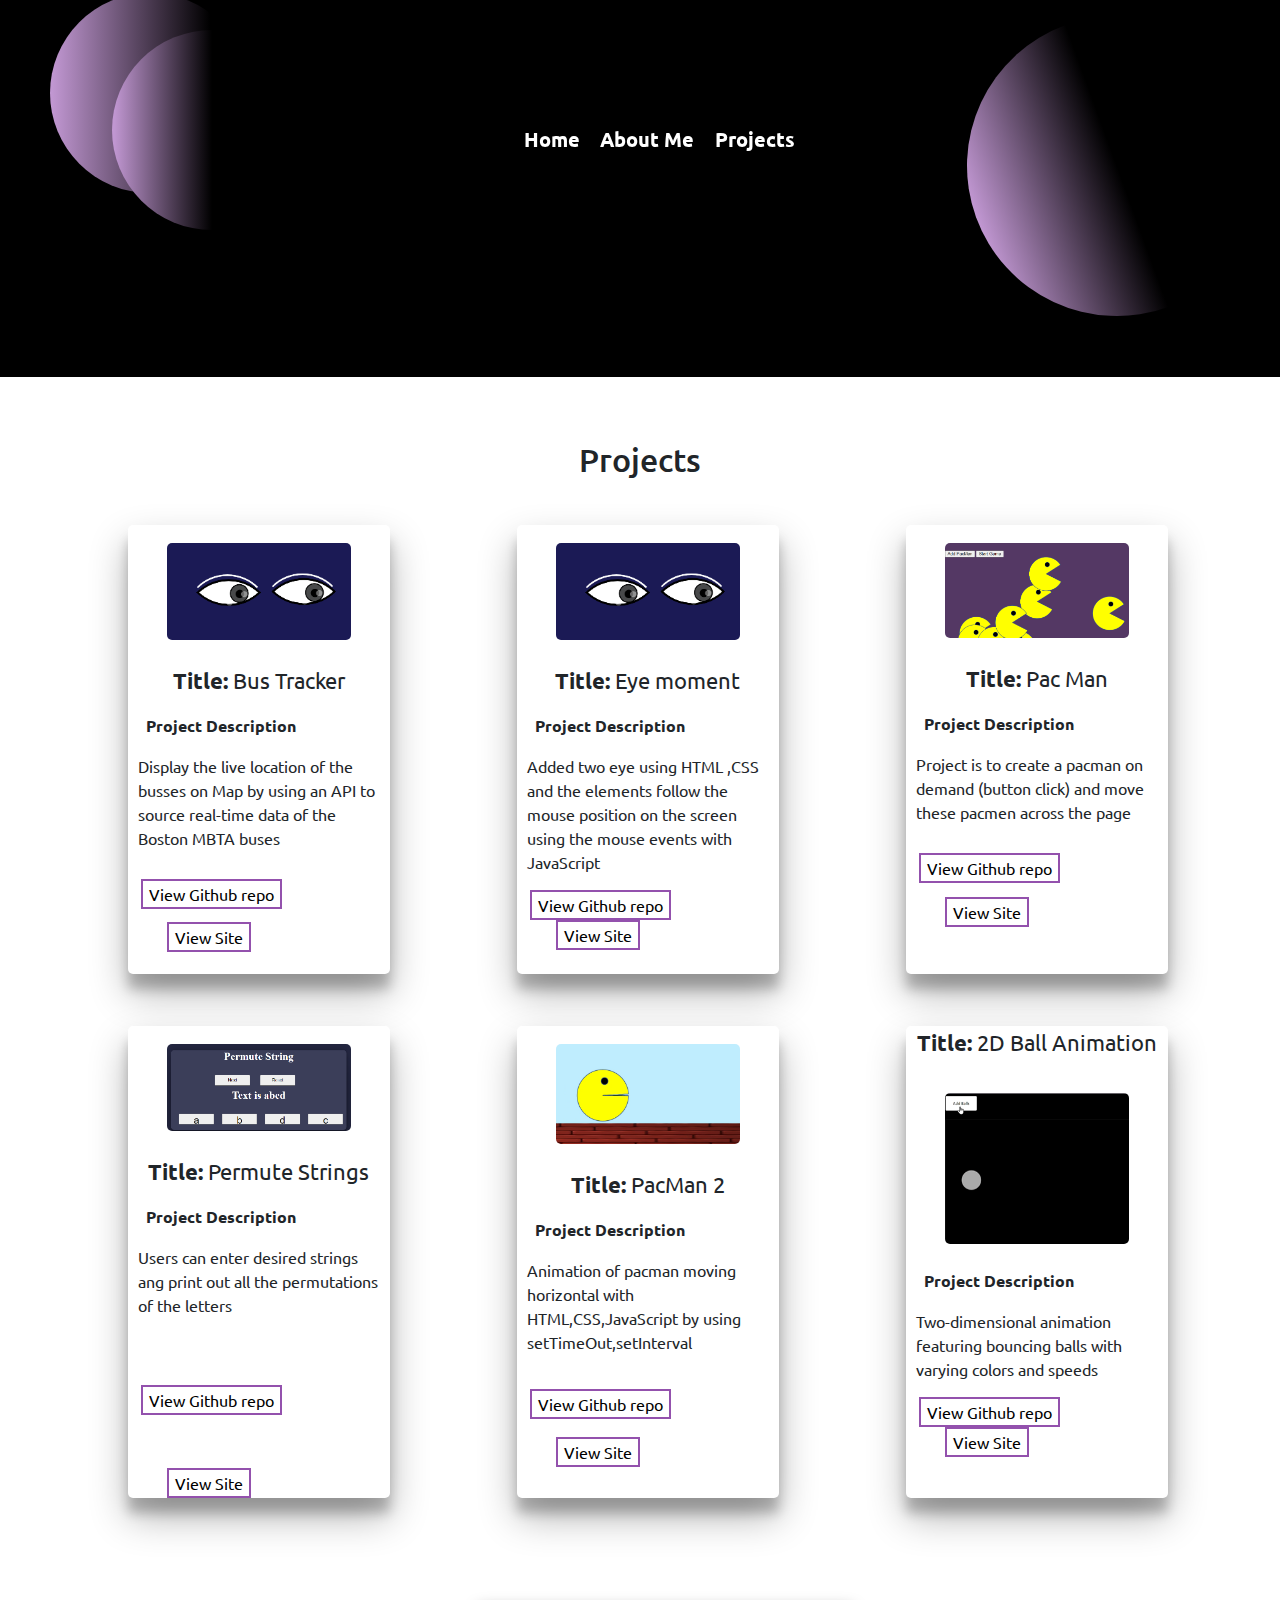
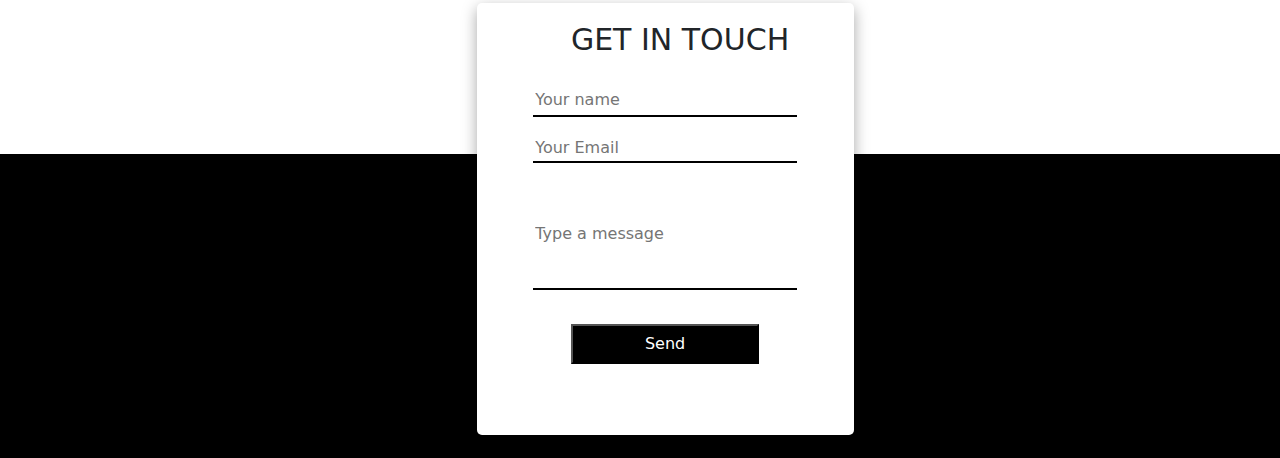
==== projects.html @ 18c401b3 "changes" ====
<!DOCTYPE html>
<html lang="en">
  <head>
    <meta charset="UTF-8" />
    <meta name="viewport" content="width=device-width, initial-scale=1.0" />
    <title>Document</title>
    <link
      href="https://cdn.jsdelivr.net/npm/bootstrap@5.3.3/dist/css/bootstrap.min.css"
      rel="stylesheet"
    />
    <link
      rel="stylesheet"
      href="https://cdnjs.cloudflare.com/ajax/libs/font-awesome/4.7.0/css/font-awesome.min.css"
    />
    <link rel="preconnect" href="https://fonts.googleapis.com" />
    <link rel="preconnect" href="https://fonts.gstatic.com" crossorigin />
    <link
      href="https://fonts.googleapis.com/css2?family=Afacad:wght@700&family=Ubuntu:ital,wght@0,300;0,400;0,500;0,700;1,300;1,400;1,500;1,700&display=swap"
      rel="stylesheet"
    />
    <script src="https://cdn.jsdelivr.net/npm/bootstrap@5.3.3/dist/js/bootstrap.bundle.min.js"></script>
    <link rel="stylesheet" href="project.css" />
  </head>
  <body>
    <div class="container-fluid home" onclick="close()">
      <div class="circle"></div>
      <div class="top-circle"></div>
      <button onclick="navBar()">
        <span></span>
        <span></span>
        <span></span>
      </button>
      <div class="moon"></div>
      <div class="navBar" id="navBar">
        <ul>
          <li><a href="../index.html">Home</a></li>
          <li><a href="../about/about.html">About Me</a></li>

          <li><a href="index.html">Projects</a></li>
        </ul>
      </div>
      <br />
    </div>
    <h2>Projects</h2>

    <div class="projects-div" onclick="close()">
      <div class="project project1">
        <img src="./images/eye.png" /><br /><br />
        <p class="header-text"><b>Title:</b> Bus Tracker</p>
        <p class="header"><b>Project Description</b></p>
        <p class="text">
          Display the live location of the busses on Map by using an API to
          source real-time data of the Boston MBTA buses
        </p>
        <button class="github-btn">View Github repo</button>
        <button class="site-btn">View Site</button>
      </div>
      <div class="project project2">
        <img src="./images/eye.png" /><br /><br />
        <p class="header-text"><b>Title:</b> Eye moment</p>
        <p class="header"><b>Project Description</b></p>
        <p class="text">
          Added two eye using HTML ,CSS and the elements follow the mouse
          position on the screen using the mouse events with JavaScript
        </p>
        <a href="https://github.com/anushkaDev9/eye-animation"
          ><button class="github-btn">View Github repo</button></a
        >
        <a href="https://anushkadev9.github.io/eye-animation/"
          ><button class="site-btn">View Site</button></a
        ><br /><br />
      </div>
      <div class="project project3">
        <img src="./images/pacman1.png" /><br /><br />
        <p class="header-text"><b>Title:</b> Pac Man</p>
        <p class="header"><b>Project Description</b></p>
        <p class="text">
          Project is to create a pacman on demand (button click) and move these
          pacmen across the page
        </p>
        <a href="https://github.com/anushkaDev9/eye-animation"
          ><button class="github-btn">View Github repo</button></a
        >
        <button class="site-btn">View Site</button>
      </div>
      <div class="project project4">
        <img src="./images/permute.png" /><br /><br />
        <p class="header-text"><b>Title:</b> Permute Strings</p>
        <p class="header"><b>Project Description</b></p>
        <p class="text">
          Users can enter desired strings ang print out all the permutations of
          the letters
        </p>
        <a href="https://github.com/anushkaDev9/PermuteString"
          ><button class="github-btn">View Github repo</button></a
        >
        <a href="https://anushkadev9.github.io/PermuteString/"
          ><button class="site-btn">View Site</button></a
        >
      </div>
      <div class="project project5">
        <img src="./images/pacman2.png" /><br /><br />
        <p class="header-text"><b>Title:</b> PacMan 2</p>
        <p class="header"><b>Project Description</b></p>
        <p class="text">
          Animation of pacman moving horizontal with HTML,CSS,JavaScript by
          using setTimeOut,setInterval
        </p>
        <a href="https://github.com/anushkaDev9/PacMan-Game-"
          ><button class="github-btn">View Github repo</button></a
        >
        <a href="https://anushkadev9.github.io/PacMan-Game-/"
          ><button class="site-btn">View Site</button></a
        >
      </div>
      <div class="project project6">
        <p class="header-text"><b>Title:</b> 2D Ball Animation</p>
        <img src="./images/ball.png" /><br /><br />
        <p class="header"><b>Project Description</b></p>
        <p class="text">
          Two-dimensional animation featuring bouncing balls with varying colors
          and speeds
        </p>
        <a href="https://github.com/anushkaDev9/2D-Animation-"
          ><button class="github-btn">View Github repo</button></a
        >
        <a href="https://anushkadev9.github.io/2D-Animation-/"
          ><button class="site-btn">View Site</button></a
        ><br /><br />
      </div>
    </div>
    <div class="container-fluid contact">
      <div class="contact-div">
        <h3>GET IN TOUCH</h3>
        <form>
          <input
            type="'text"
            placeholder="Your name"
            class="input-name"
          /><br />
          <input
            type="'text"
            placeholder="Your Email"
            class="input-email"
          /><br />
          <input
            type="'text"
            placeholder="Type a message"
            class="input-message"
          /><br />
          <input type="submit" value="Send" class="btn-send" />
        </form>
      </div>
    </div>
    <script src="index.js"></script>
  </body>
</html>
---- project.css ----
.home {
  background-color: black;
  height: 24rem;
  font-family: "Ubuntu", sans-serif;
  margin-top: -3.5%;
}

.circle {
  background-image: linear-gradient(to right, #c197d2 1%, black 80%);
  width: 200px;
  height: 200px;
  border-radius: 200px;
  margin-top: 3%;
  margin-left: 3%;
}
.top-circle {
  background-image: linear-gradient(to right, #c197d2 1%, black 50%);
  width: 200px;
  height: 200px;
  border-radius: 200px;
  margin-top: -13%;
  z-index: 3;
  margin-left: 8%;
}
.moon {
  background-image: linear-gradient(to right, #c197d2 0.2%, black 50%);
  width: 300px;
  height: 300px;
  border-radius: 300px;
  margin-left: 76%;
  margin-top: -17%;

  transform: rotate(-20deg);
}

.navBar {
  display: block;
  margin-top: -15%;
  position: fixed;
  width: 30%;
  border-radius: 15px;
  height: 2rem;
  margin-left: 35%;
  color: white;
  font-size: 20px;
  font-weight: bold;
  cursor: pointer;
}
.navBar ul {
  list-style-type: none;
  margin-left: 3%;
}
.navBar ul li {
  float: left;
  padding-left: 6%;
}
.navBar ul li a {
  color: white;
  text-decoration: none;
}
.navBar-scroll {
  position: fixed;
  background: rgb(74, 74, 74);
  box-shadow: 0 8px 32px 0 rgba(31, 38, 135, 0.37);
  backdrop-filter: blur(18px);
  backdrop-filter: blur(18px);
  border: 1px solid rgba(255, 255, 255, 0.18);
  border-radius: 1rem;
  z-index: 10;
  color: whitesmoke;
}
.projects-div {
  gap: 15px;
  width: 90%;
  margin-left: 10%;
  font-family: "Ubuntu", sans-serif;
  display: grid;
  grid-template-columns: 1fr 1fr 1fr;
}
h2 {
  font-family: "Ubuntu", sans-serif;
  text-align: center;
  margin-top: 5%;
}
.project {
  width: 70%;
  background-color: white;
  box-shadow: rgba(0, 0, 0, 0.3) 0px 19px 38px,
    rgba(0, 0, 0, 0.22) 0px 15px 12px;
  margin-top: 10%;
  border-radius: 5px;
}
.project img {
  width: 70%;
  margin-left: 15%;
  margin-top: 7%;
  border-radius: 5px;
}
.project .header-text {
  text-align: center;
  font-size: 22px;
}
.project .header {
  padding-left: 7%;
}
.project .text {
  padding-left: 4%;
  padding-right: 2%;
}
button {
  background-color: white;

  border: 2px solid #9351ad;
}
button:hover {
  background-color: #9351ad;
  color: white;
}
button:nth-child(2) {
  margin-left: 10%;
}
.github-btn {
  margin-left: 5%;
}
.site-btn {
  margin-left: 15%;
}
.project1 button {
  margin-top: 5%;
}
.project3 button {
  margin-top: 5%;
}
.project4 button {
  margin-top: 20%;
}
.project5 button {
  margin-top: 7%;
}
.contact {
  background-color: black;
  height: 19rem;
  position: absolute;
  margin-top: 20%;
}
.contact-div {
  background-color: white;
  width: 30%;
  margin-top: -12%;
  height: 27rem;
  margin-left: 37%;
  border-radius: 5px;
  box-shadow: rgba(0, 0, 0, 0.35) 0px 5px 15px;
}
.contact-div h3 {
  padding-top: 5%;
  font-size: 30px;
  padding-left: 25%;
}
.input-name,
.input-email,
.input-message {
  width: 70%;
  border-bottom: 2px solid black;
  border-top: none;
  border-left: none;
  border-right: none;
  margin-left: 15%;
}
.input-name {
  margin-top: 5%;
  height: 2rem;
}
.input-email {
  margin-top: 5%;
}
.input-message {
  height: 7rem;
  margin-top: 4%;
}
.btn-send {
  margin: 9%;
  width: 50%;
  margin-left: 25%;
  background-color: black;
  height: 2.5rem;
  color: white;
}
.home button {
  display: none;
}
@media (max-width: 560px) {
  .home {
    margin-left: -2%;
    width: 101.7%;
  }
  .moon {
    display: none;
  }

  .projects-div {
    display: flex;
    flex-direction: column;
  }
  .project {
    margin-left: 9%;
  }
  .project button {
    margin-left: 5%;
    margin-bottom: 4%;
  }
  .contact {
    margin-top: 70%;
  }
  .contact-div {
    margin-top: -55%;
    width: 75%;
    margin-left: 13%;
  }
  .circle {
    width: 150px;
    height: 150px;
    border-radius: 150px;
    margin-left: 15%;
  }
  .top-circle {
    width: 150px;
    height: 150px;
    border-radius: 150px;
    margin-top: -36%;
    margin-left: 30%;
  }
  .home button {
    width: 3rem;
    height: 3rem;
    background: transparent;
    border: none;
    display: flex;
    flex-direction: column;
    justify-content: space-around;
    margin-right: 2rem;
    cursor: pointer;
    margin-top: -30%;
  }
  .home button span {
    display: block;
    width: 3rem;
    height: 2.5px;
    background: white;
  }
  .sideDrawer {
    position: fixed;
    left: 0;
    top: 0;
    z-index: 100;
    height: 100vh;
    width: 80%;
    background: white;
    box-shadow: 0 2px 8px rgba(0, 0, 0, 0.26);
    padding-top: 10%;
  }
  .navBar {
    display: none;
  }
  .navBar ul {
    margin-top: 155%;
    list-style-type: none;
    margin-left: -90%;
  }
  .navBar ul li {
    float: none;
    padding-top: 15%;
  }
  .navBar ul li a {
    color: black;
    text-decoration: none;
    font-size: 40px;
  }
}
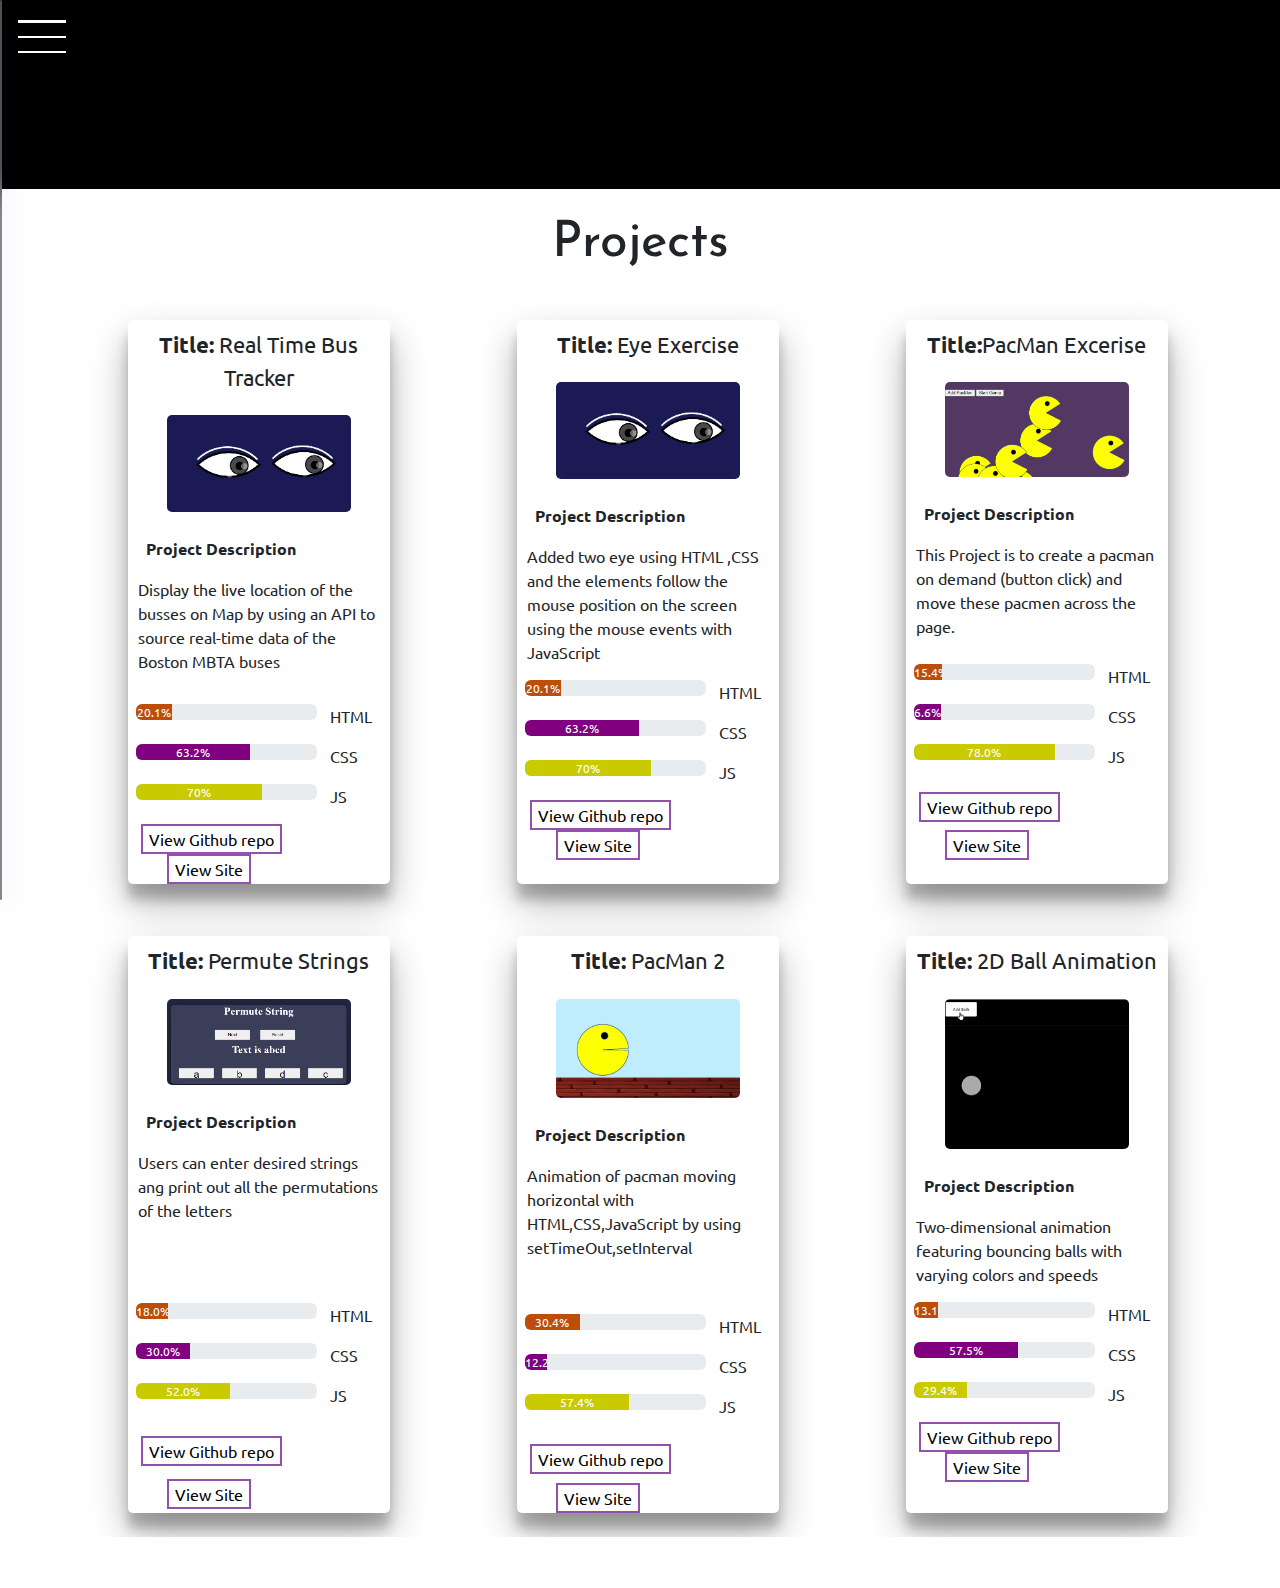
==== commit b78c1537: "ADDDED" ====
--- a/projects.html
+++ b/projects.html
@@ -4,6 +4,9 @@
     <meta charset="UTF-8" />
     <meta name="viewport" content="width=device-width, initial-scale=1.0" />
     <title>Document</title>
+    <link rel="preconnect" href="https://fonts.googleapis.com">
+<link rel="preconnect" href="https://fonts.gstatic.com" crossorigin>
+<link href="https://fonts.googleapis.com/css2?family=Josefin+Sans:ital,wght@0,100..700;1,100..700&display=swap" rel="stylesheet">
     <link
       href="https://cdn.jsdelivr.net/npm/bootstrap@5.3.3/dist/css/bootstrap.min.css"
       rel="stylesheet"
@@ -23,74 +26,191 @@
   </head>
   <body>
     <div class="container-fluid home" onclick="close()">
-      <div class="circle"></div>
-      <div class="top-circle"></div>
       <button onclick="navBar()">
         <span></span>
         <span></span>
         <span></span>
       </button>
-      <div class="moon"></div>
+
       <div class="navBar" id="navBar">
+        <h2 onclick="closeBar()">X</h2>
         <ul>
-          <li><a href="../index.html">Home</a></li>
-          <li><a href="../about/about.html">About Me</a></li>
-
-          <li><a href="index.html">Projects</a></li>
+          <li><a href="index.html">Home</a></li>
+
+          <li><a href="projects.html">Projects</a></li>
         </ul>
+        <br />
       </div>
       <br />
     </div>
     <h2>Projects</h2>
 
-    <div class="projects-div" onclick="close()">
+    <div class="projects-div">
       <div class="project project1">
+        <p class="header-text"><b>Title:</b> Real Time Bus Tracker</p>
         <img src="./images/eye.png" /><br /><br />
-        <p class="header-text"><b>Title:</b> Bus Tracker</p>
         <p class="header"><b>Project Description</b></p>
         <p class="text">
           Display the live location of the busses on Map by using an API to
           source real-time data of the Boston MBTA buses
         </p>
-        <button class="github-btn">View Github repo</button>
+        <div class="langauges">
+          <div class="progress">
+            <div
+              class="progress-bar"
+              style="width: 20.1%; background-color: rgb(188, 78, 10)"
+            >
+              20.1%
+            </div>
+          </div>
+          <p>HTML</p>
+          <div class="progress progress2">
+            <div
+              class="progress-bar progress2"
+              style="width: 63.2%; background-color: purple"
+            >
+              63.2%
+            </div>
+          </div>
+          <p>CSS</p>
+          <div class="progress">
+            <div
+              class="progress-bar"
+              style="width: 70%; background-color: rgb(202, 202, 0)"
+            >
+              70%
+            </div>
+          </div>
+          <p>JS</p>
+        </div>
+        <a href="https://github.com/anushkaDev9/Real-Time-Bus-Tracker"><button class="github-btn">View Github repo</button></a>
         <button class="site-btn">View Site</button>
       </div>
       <div class="project project2">
+        <p class="header-text"><b>Title:</b> Eye Exercise</p>
         <img src="./images/eye.png" /><br /><br />
-        <p class="header-text"><b>Title:</b> Eye moment</p>
+
         <p class="header"><b>Project Description</b></p>
         <p class="text">
           Added two eye using HTML ,CSS and the elements follow the mouse
           position on the screen using the mouse events with JavaScript
         </p>
-        <a href="https://github.com/anushkaDev9/eye-animation"
-          ><button class="github-btn">View Github repo</button></a
-        >
-        <a href="https://anushkadev9.github.io/eye-animation/"
+        <div class="langauges">
+          <div class="progress">
+            <div
+              class="progress-bar"
+              style="width: 20.1%; background-color: rgb(188, 78, 10)"
+            >
+              20.1%
+            </div>
+          </div>
+          <p>HTML</p>
+          <div class="progress progress2">
+            <div
+              class="progress-bar progress2"
+              style="width: 63.2%; background-color: purple"
+            >
+              63.2%
+            </div>
+          </div>
+          <p>CSS</p>
+          <div class="progress">
+            <div
+              class="progress-bar"
+              style="width: 70%; background-color: rgb(202, 202, 0)"
+            >
+              70%
+            </div>
+          </div>
+          <p>JS</p>
+        </div>
+        <a href="https://github.com/anushkaDev9/Eye-Exercise"
+          ><button class="github-btn">View Github repo</button></a
+        >
+        <a href="https://anushkadev9.github.io/Eye-Exercise/"
           ><button class="site-btn">View Site</button></a
         ><br /><br />
       </div>
       <div class="project project3">
+        <p class="header-text"><b>Title:</b>PacMan Excerise</p>
         <img src="./images/pacman1.png" /><br /><br />
-        <p class="header-text"><b>Title:</b> Pac Man</p>
-        <p class="header"><b>Project Description</b></p>
-        <p class="text">
-          Project is to create a pacman on demand (button click) and move these
-          pacmen across the page
-        </p>
-        <a href="https://github.com/anushkaDev9/eye-animation"
-          ><button class="github-btn">View Github repo</button></a
-        >
-        <button class="site-btn">View Site</button>
+
+        <p class="header"><b>Project Description</b></p>
+        <p class="text">
+          This Project is to create a pacman on demand (button click) and move these
+          pacmen across the page.
+        </p>
+        <div class="langauges">
+          <div class="progress">
+            <div
+              class="progress-bar"
+              style="width: 15.4%; background-color: rgb(188, 78, 10)"
+            >
+              15.4%
+            </div>
+          </div>
+          <p>HTML</p>
+          <div class="progress progress2">
+            <div
+              class="progress-bar progress2"
+              style="width: 6.%; background-color: purple"
+            >
+              6.6%
+            </div>
+          </div>
+          <p>CSS</p>
+          <div class="progress">
+            <div
+              class="progress-bar"
+              style="width: 78.0%; background-color: rgb(202, 202, 0)"
+            >
+              78.0%
+            </div>
+          </div>
+          <p>JS</p>
+        </div>
+        <a href="https://github.com/anushkaDev9/PacMen-Exercise"
+          ><button class="github-btn">View Github repo</button></a
+        >
+        <a href="https://anushkadev9.github.io/PacMen-Exercise/"><button class="site-btn">View Site</button></a>
       </div>
       <div class="project project4">
+        <p class="header-text"><b>Title:</b> Permute Strings</p>
         <img src="./images/permute.png" /><br /><br />
-        <p class="header-text"><b>Title:</b> Permute Strings</p>
         <p class="header"><b>Project Description</b></p>
         <p class="text">
           Users can enter desired strings ang print out all the permutations of
           the letters
         </p>
+        <div class="langauges">
+          <div class="progress">
+            <div
+              class="progress-bar"
+              style="width: 18.0%; background-color: rgb(188, 78, 10)"
+            >
+              18.0%
+            </div>
+          </div>
+          <p>HTML</p>
+          <div class="progress progress2">
+            <div
+              class="progress-bar progress2"
+              style="width:30.0%; background-color: purple"
+            >
+             30.0%
+            </div>
+          </div>
+          <p>CSS</p>
+          <div class="progress">
+            <div
+              class="progress-bar"
+              style="width: 52.0%; background-color: rgb(202, 202, 0)"
+            >
+              52.0%
+            </div>
+          </div>
+          <p>JS</p>
+        </div>
         <a href="https://github.com/anushkaDev9/PermuteString"
           ><button class="github-btn">View Github repo</button></a
         >
@@ -99,13 +219,43 @@
         >
       </div>
       <div class="project project5">
+        <p class="header-text"><b>Title:</b> PacMan 2</p>
         <img src="./images/pacman2.png" /><br /><br />
-        <p class="header-text"><b>Title:</b> PacMan 2</p>
+
         <p class="header"><b>Project Description</b></p>
         <p class="text">
           Animation of pacman moving horizontal with HTML,CSS,JavaScript by
           using setTimeOut,setInterval
         </p>
+        <div class="langauges">
+          <div class="progress">
+            <div
+              class="progress-bar"
+              style="width: 30.4%; background-color: rgb(188, 78, 10)"
+            >
+              30.4%
+            </div>
+          </div>
+          <p>HTML</p>
+          <div class="progress progress2">
+            <div
+              class="progress-bar progress2"
+              style="width: 12.2%; background-color: purple"
+            >
+              12.2%
+            </div>
+          </div>
+          <p>CSS</p>
+          <div class="progress">
+            <div
+              class="progress-bar"
+              style="width: 57.4%; background-color: rgb(202, 202, 0)"
+            >
+              57.4%
+            </div>
+          </div>
+          <p>JS</p>
+        </div>
         <a href="https://github.com/anushkaDev9/PacMan-Game-"
           ><button class="github-btn">View Github repo</button></a
         >
@@ -121,6 +271,25 @@
           Two-dimensional animation featuring bouncing balls with varying colors
           and speeds
         </p>
+           <div class="langauges">
+          <div class="progress">
+            <div class="progress-bar" style="width: 13.1%;background-color: rgb(188, 78, 10)">13.1%</div>
+          </div>
+          <p>HTML</p>
+          <div class="progress progress2">
+            <div
+              class="progress-bar progress2"
+              style="width: 57.5%; background-color: purple"
+            >
+              57.5%
+            </div>
+          </div>
+          <p>CSS</p>
+          <div class="progress">
+            <div class="progress-bar" style="width: 29.4%; background-color: rgb(202, 202, 0)">29.4%</div>
+          </div>
+          <p>JS</p>
+        </div>
         <a href="https://github.com/anushkaDev9/2D-Animation-"
           ><button class="github-btn">View Github repo</button></a
         >
@@ -129,29 +298,8 @@
         ><br /><br />
       </div>
     </div>
-    <div class="container-fluid contact">
-      <div class="contact-div">
-        <h3>GET IN TOUCH</h3>
-        <form>
-          <input
-            type="'text"
-            placeholder="Your name"
-            class="input-name"
-          /><br />
-          <input
-            type="'text"
-            placeholder="Your Email"
-            class="input-email"
-          /><br />
-          <input
-            type="'text"
-            placeholder="Type a message"
-            class="input-message"
-          /><br />
-          <input type="submit" value="Send" class="btn-send" />
-        </form>
-      </div>
-    </div>
-    <script src="index.js"></script>
+    <br />
+
+    <script src="project.js"></script>
   </body>
 </html>
--- a/project.css
+++ b/project.css
@@ -1,50 +1,12 @@
 .home {
+  height: 15rem;
+  font-family: "Ubuntu", sans-serif;
+  margin-top: -4%;
   background-color: black;
-  height: 24rem;
-  font-family: "Ubuntu", sans-serif;
-  margin-top: -3.5%;
-}
-
-.circle {
-  background-image: linear-gradient(to right, #c197d2 1%, black 80%);
-  width: 200px;
-  height: 200px;
-  border-radius: 200px;
-  margin-top: 3%;
-  margin-left: 3%;
-}
-.top-circle {
-  background-image: linear-gradient(to right, #c197d2 1%, black 50%);
-  width: 200px;
-  height: 200px;
-  border-radius: 200px;
-  margin-top: -13%;
-  z-index: 3;
-  margin-left: 8%;
-}
-.moon {
-  background-image: linear-gradient(to right, #c197d2 0.2%, black 50%);
-  width: 300px;
-  height: 300px;
-  border-radius: 300px;
-  margin-left: 76%;
-  margin-top: -17%;
-
-  transform: rotate(-20deg);
 }
 
 .navBar {
   display: block;
-  margin-top: -15%;
-  position: fixed;
-  width: 30%;
-  border-radius: 15px;
-  height: 2rem;
-  margin-left: 35%;
-  color: white;
-  font-size: 20px;
-  font-weight: bold;
-  cursor: pointer;
 }
 .navBar ul {
   list-style-type: none;
@@ -58,6 +20,7 @@
   color: white;
   text-decoration: none;
 }
+
 .navBar-scroll {
   position: fixed;
   background: rgb(74, 74, 74);
@@ -78,9 +41,11 @@
   grid-template-columns: 1fr 1fr 1fr;
 }
 h2 {
-  font-family: "Ubuntu", sans-serif;
+  font-family: "Josefin Sans", sans-serif;
   text-align: center;
-  margin-top: 5%;
+  margin-top: 2%;
+  font-size: 40px;
+  font-size: 50px;
 }
 .project {
   width: 70%;
@@ -93,12 +58,13 @@
 .project img {
   width: 70%;
   margin-left: 15%;
-  margin-top: 7%;
+  margin-top: 2%;
   border-radius: 5px;
 }
 .project .header-text {
   text-align: center;
   font-size: 22px;
+  padding-top: 3%;
 }
 .project .header {
   padding-left: 7%;
@@ -125,78 +91,105 @@
 .site-btn {
   margin-left: 15%;
 }
-.project1 button {
+.project1 .langauges {
+  margin-top: 12%;
+}
+.project3 button {
+  margin-top: 3%;
+}
+.project3 .langauges {
+  margin-top: 10%;
+}
+.langauges {
+  display: grid;
+  grid-template-columns: 3fr 1fr;
+  margin-left: 3%;
+  column-gap: 13px;
+}
+.langauges .progress {
+}
+.project5 .langauges {
+  margin-top: 21%;
+}
+.project4 .langauges {
+  margin-top: 31%;
+}
+.project4 button {
   margin-top: 5%;
 }
-.project3 button {
+.project5 button {
+  margin-top: 3.5%;
+}
+
+#navBar h2 {
+  cursor: pointer;
+  font-size: 20px;
+  margin-left: 75%;
+  margin-top: -40%;
+}
+.home button {
+  width: 3rem;
+  height: 3rem;
+  background: transparent;
+  border: none;
+  display: flex;
+  flex-direction: column;
+  justify-content: space-around;
+  margin-right: 2rem;
+  cursor: pointer;
+  position: absolute;
   margin-top: 5%;
 }
-.project4 button {
-  margin-top: 20%;
-}
-.project5 button {
-  margin-top: 7%;
-}
-.contact {
-  background-color: black;
-  height: 19rem;
-  position: absolute;
-  margin-top: 20%;
-}
-.contact-div {
-  background-color: white;
-  width: 30%;
-  margin-top: -12%;
-  height: 27rem;
-  margin-left: 37%;
-  border-radius: 5px;
-  box-shadow: rgba(0, 0, 0, 0.35) 0px 5px 15px;
-}
-.contact-div h3 {
-  padding-top: 5%;
-  font-size: 30px;
-  padding-left: 25%;
-}
-.input-name,
-.input-email,
-.input-message {
-  width: 70%;
-  border-bottom: 2px solid black;
-  border-top: none;
-  border-left: none;
-  border-right: none;
+.home button span {
+  display: block;
+  width: 3rem;
+  height: 2.5px;
+  background: white;
+}
+.sideDrawer {
+  position: fixed;
+  left: 0;
+  top: 0;
+  z-index: 100;
+  height: 100vh;
+  width: 20%;
+  background: rgba(57, 55, 55, 0.737);
+  box-shadow: 0 8px 32px 0 rgba(31, 38, 135, 0.37);
+  backdrop-filter: blur(14.5px);
+  -webkit-backdrop-filter: blur(14.5px);
+  border-radius: 10px;
+  color: white;
+  border: 1px solid rgba(255, 255, 255, 0.18);
+  padding-top: 10%;
+  transition: 0.5s;
+}
+.navBar ul {
+  list-style-type: none;
+  margin-top: 85%;
   margin-left: 15%;
-}
-.input-name {
-  margin-top: 5%;
-  height: 2rem;
-}
-.input-email {
-  margin-top: 5%;
-}
-.input-message {
-  height: 7rem;
-  margin-top: 4%;
-}
-.btn-send {
-  margin: 9%;
-  width: 50%;
-  margin-left: 25%;
-  background-color: black;
-  height: 2.5rem;
-  color: white;
-}
-.home button {
-  display: none;
+  font-family: "Josefin Sans", sans-serif;
+}
+.navBar ul li {
+  float: none;
+  padding-top: 15%;
+}
+
+.navBar ul li a {
+  text-decoration: none;
+  font-size: 35px;
+   color: #f1f1f1;
+
+  transition: 0.3s;
+}
+.navBar ul li a:hover {
+  
+   color: #a5a2a2;
 }
 @media (max-width: 560px) {
   .home {
     margin-left: -2%;
     width: 101.7%;
   }
-  .moon {
-    display: none;
-  }
 
   .projects-div {
     display: flex;
@@ -209,27 +202,7 @@
     margin-left: 5%;
     margin-bottom: 4%;
   }
-  .contact {
-    margin-top: 70%;
-  }
-  .contact-div {
-    margin-top: -55%;
-    width: 75%;
-    margin-left: 13%;
-  }
-  .circle {
-    width: 150px;
-    height: 150px;
-    border-radius: 150px;
-    margin-left: 15%;
-  }
-  .top-circle {
-    width: 150px;
-    height: 150px;
-    border-radius: 150px;
-    margin-top: -36%;
-    margin-left: 30%;
-  }
+
   .home button {
     width: 3rem;
     height: 3rem;
@@ -240,7 +213,6 @@
     justify-content: space-around;
     margin-right: 2rem;
     cursor: pointer;
-    margin-top: -30%;
   }
   .home button span {
     display: block;
@@ -254,26 +226,33 @@
     top: 0;
     z-index: 100;
     height: 100vh;
-    width: 80%;
-    background: white;
-    box-shadow: 0 2px 8px rgba(0, 0, 0, 0.26);
+    width: 90%;
+    background: rgba(57, 55, 55, 0.737);
+    box-shadow: 0 8px 32px 0 rgba(31, 38, 135, 0.37);
+    backdrop-filter: blur(14.5px);
+    -webkit-backdrop-filter: blur(14.5px);
+    border-radius: 10px;
+    color: white;
+    border: 1px solid rgba(255, 255, 255, 0.18);
     padding-top: 10%;
   }
-  .navBar {
-    display: none;
-  }
+
   .navBar ul {
-    margin-top: 155%;
+    margin-top: 20%;
     list-style-type: none;
-    margin-left: -90%;
+    margin-left: 0%;
   }
   .navBar ul li {
     float: none;
     padding-top: 15%;
   }
   .navBar ul li a {
-    color: black;
     text-decoration: none;
     font-size: 40px;
   }
-}
+  #navBar h2 {
+    margin-top: 9%;
+    margin-left: 65%;
+    cursor: pointer;
+  }
+}
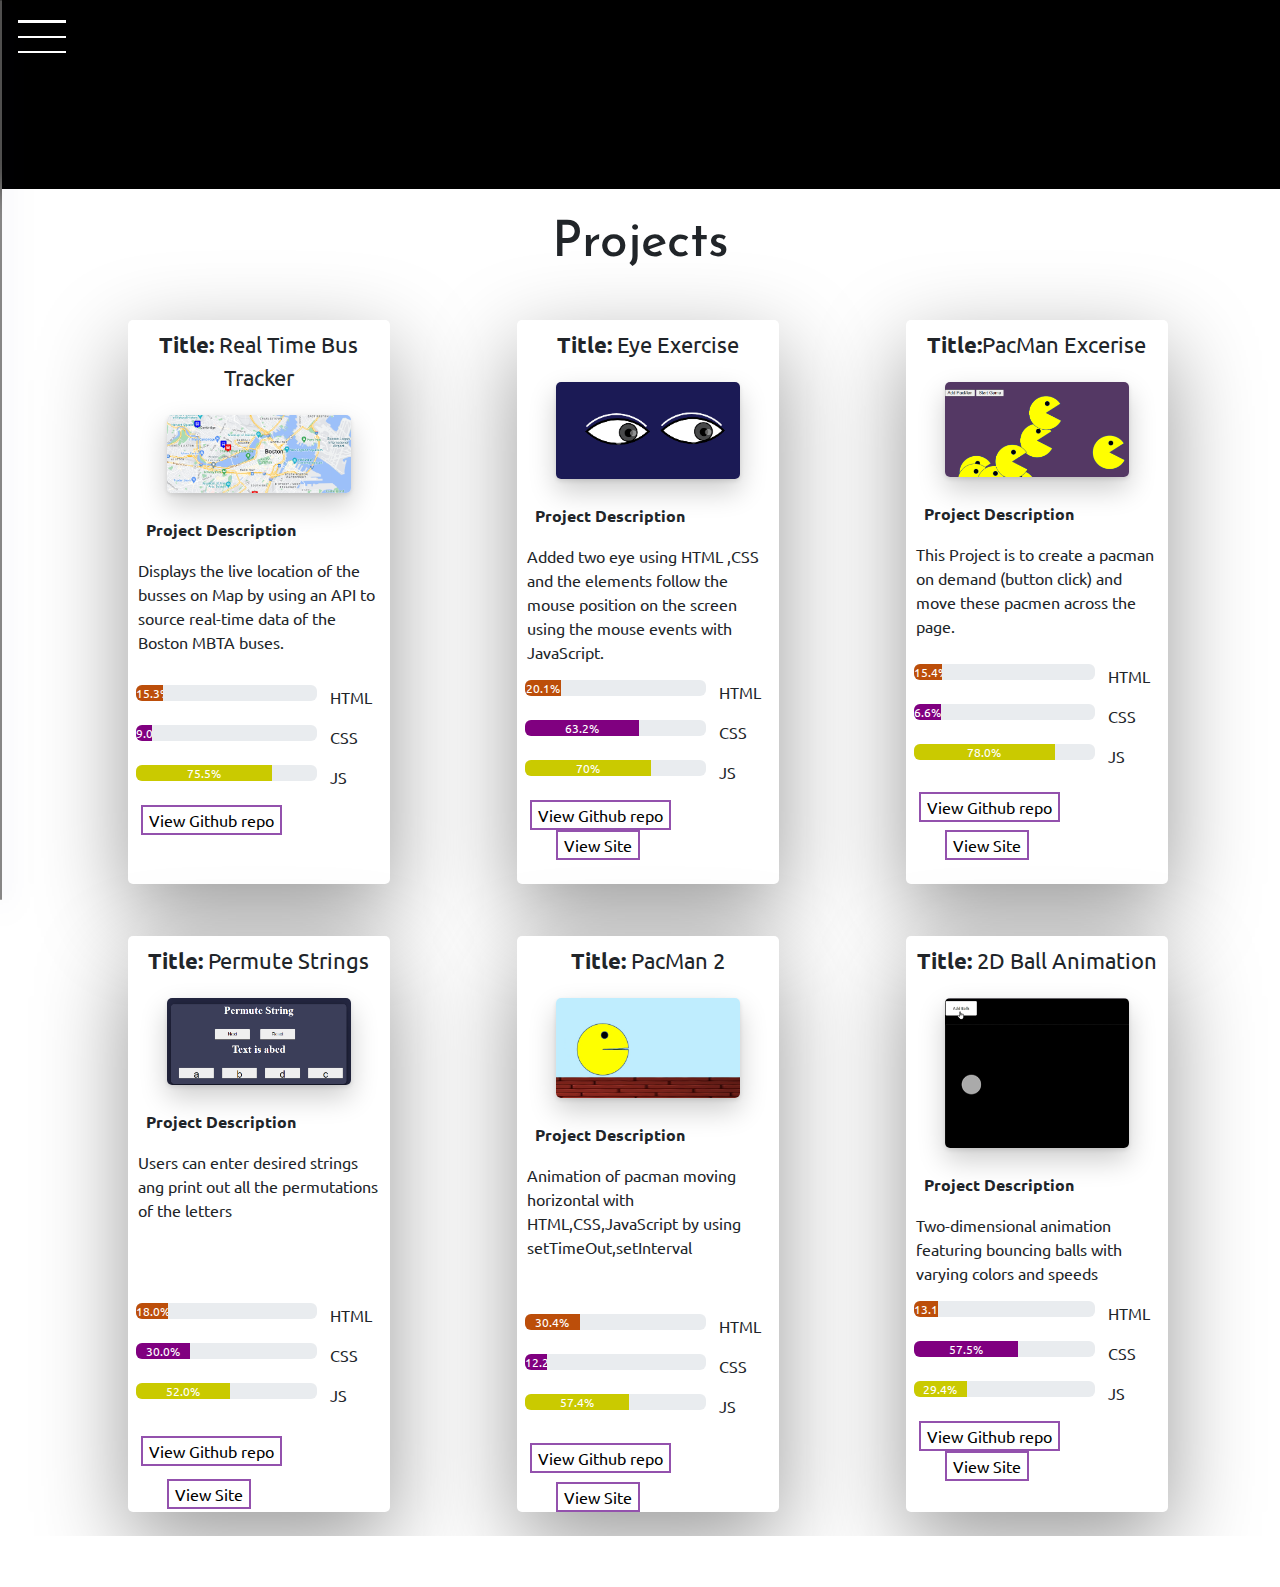
==== commit 00c322d0: "final changes" ====
--- a/projects.html
+++ b/projects.html
@@ -48,43 +48,43 @@
     <div class="projects-div">
       <div class="project project1">
         <p class="header-text"><b>Title:</b> Real Time Bus Tracker</p>
-        <img src="./images/eye.png" /><br /><br />
-        <p class="header"><b>Project Description</b></p>
-        <p class="text">
-          Display the live location of the busses on Map by using an API to
-          source real-time data of the Boston MBTA buses
-        </p>
-        <div class="langauges">
-          <div class="progress">
-            <div
-              class="progress-bar"
-              style="width: 20.1%; background-color: rgb(188, 78, 10)"
-            >
-              20.1%
-            </div>
-          </div>
-          <p>HTML</p>
-          <div class="progress progress2">
-            <div
-              class="progress-bar progress2"
-              style="width: 63.2%; background-color: purple"
-            >
-              63.2%
-            </div>
-          </div>
-          <p>CSS</p>
-          <div class="progress">
-            <div
-              class="progress-bar"
-              style="width: 70%; background-color: rgb(202, 202, 0)"
-            >
-              70%
+        <img src="./images/busImage.png" /><br /><br />
+        <p class="header"><b>Project Description</b></p>
+        <p class="text">
+          Displays the live location of the busses on Map by using an API to
+          source real-time data of the Boston MBTA buses.
+        </p>
+        <div class="langauges">
+          <div class="progress">
+            <div
+              class="progress-bar"
+              style="width: 15.3%; background-color: rgb(188, 78, 10)"
+            >
+              15.3%
+            </div>
+          </div>
+          <p>HTML</p>
+          <div class="progress progress2">
+            <div
+              class="progress-bar progress2"
+              style="width: 9.0%; background-color: purple"
+            >
+              9.0%
+            </div>
+          </div>
+          <p>CSS</p>
+          <div class="progress">
+            <div
+              class="progress-bar"
+              style="width: 75.5%; background-color: rgb(202, 202, 0)"
+            >
+              75.5%
             </div>
           </div>
           <p>JS</p>
         </div>
         <a href="https://github.com/anushkaDev9/Real-Time-Bus-Tracker"><button class="github-btn">View Github repo</button></a>
-        <button class="site-btn">View Site</button>
+        
       </div>
       <div class="project project2">
         <p class="header-text"><b>Title:</b> Eye Exercise</p>
@@ -93,7 +93,7 @@
         <p class="header"><b>Project Description</b></p>
         <p class="text">
           Added two eye using HTML ,CSS and the elements follow the mouse
-          position on the screen using the mouse events with JavaScript
+          position on the screen using the mouse events with JavaScript.
         </p>
         <div class="langauges">
           <div class="progress">
--- a/project.css
+++ b/project.css
@@ -50,7 +50,8 @@
 .project {
   width: 70%;
   background-color: white;
-  box-shadow: rgba(0, 0, 0, 0.3) 0px 19px 38px,
+   box-shadow: rgba(0, 0, 0, 0.4) 0px 30px 90px;
+  
     rgba(0, 0, 0, 0.22) 0px 15px 12px;
   margin-top: 10%;
   border-radius: 5px;
@@ -60,6 +61,7 @@
   margin-left: 15%;
   margin-top: 2%;
   border-radius: 5px;
+box-shadow: rgba(0, 0, 0, 0.2) 0px 12px 28px 0px, rgba(0, 0, 0, 0.1) 0px 2px 4px 0px, rgba(255, 255, 255, 0.05) 0px 0px 0px 1px inset;
 }
 .project .header-text {
   text-align: center;
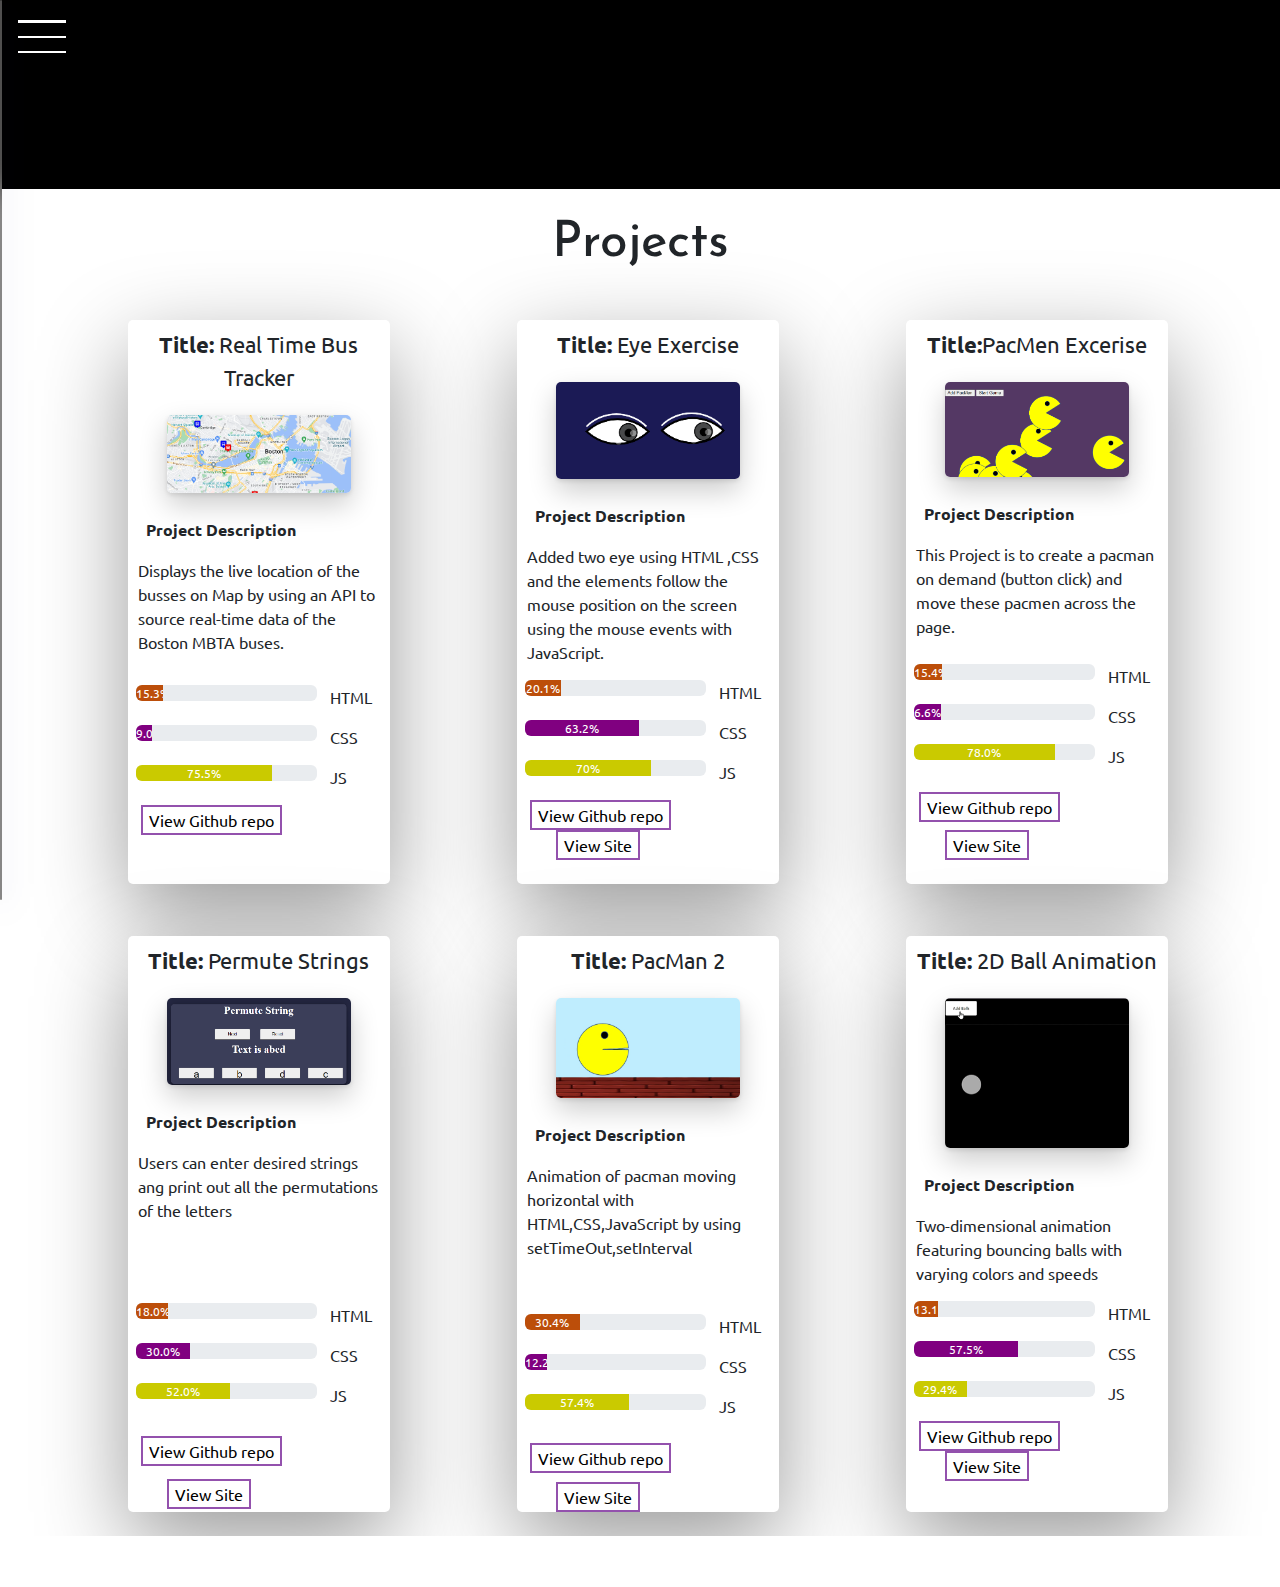
==== commit 68540898: "Update projects.html" ====
--- a/projects.html
+++ b/projects.html
@@ -132,7 +132,7 @@
         ><br /><br />
       </div>
       <div class="project project3">
-        <p class="header-text"><b>Title:</b>PacMan Excerise</p>
+        <p class="header-text"><b>Title:</b>PacMen Excerise</p>
         <img src="./images/pacman1.png" /><br /><br />
 
         <p class="header"><b>Project Description</b></p>
